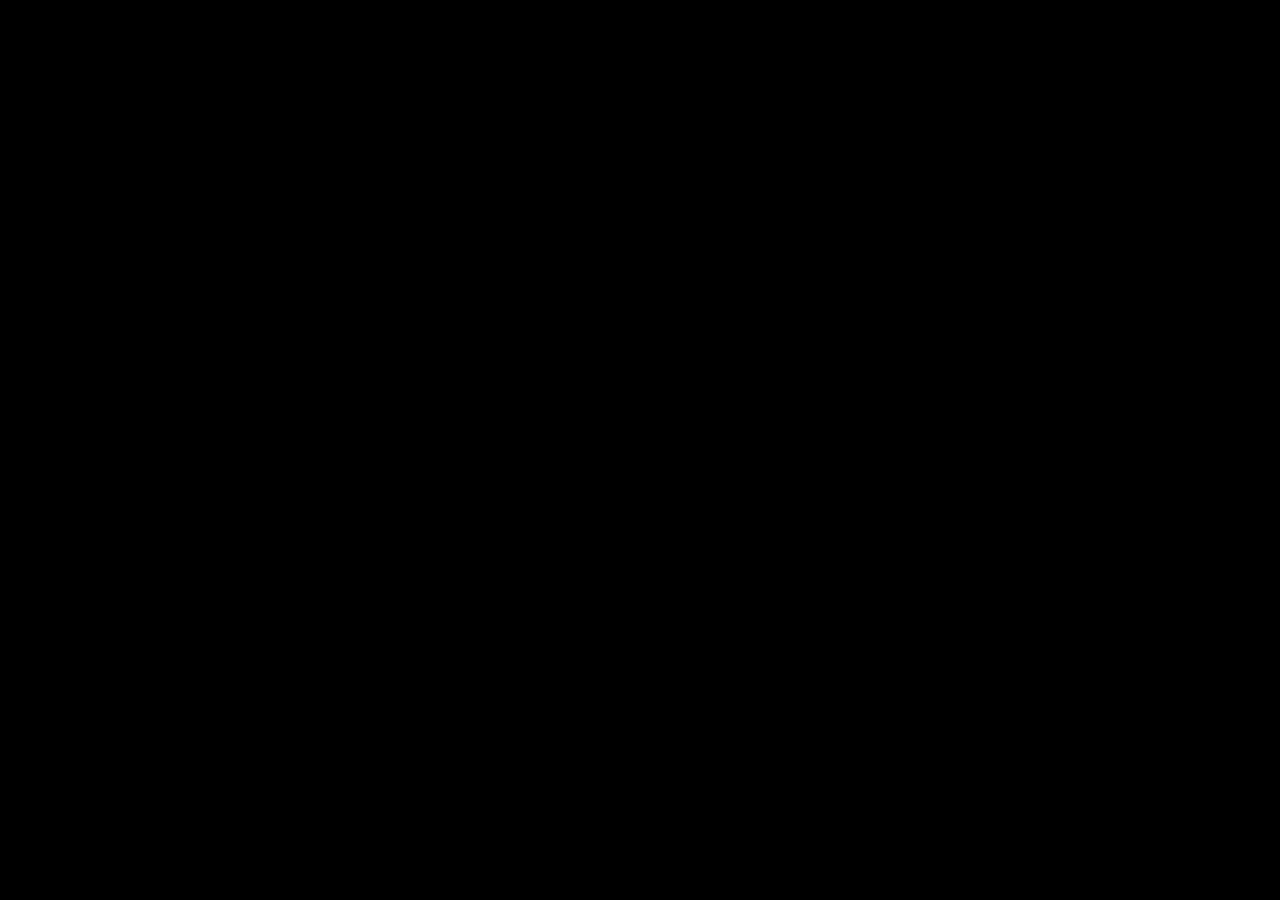
==== src/main/resources/static/index.html @ 567acac1 "added files" ====
<!DOCTYPE html>
<html lang="en">
<head>
    <meta charset="UTF-8">
    <meta name="viewport" content="width=device-width, initial-scale=1.0">
    <title>LEAD TO LOVE</title>
    <link rel="stylesheet" href="style.css">
    <script src="script.js" defer></script>
</head>
<body>
     <div id="main">
        <div id="home">
            <div id="nav">
                
            </div>
        </div>
     </div>
</body>
</html>
---- src/main/resources/static/style.css ----
*{
    margin:0;
    padding: 0;
    box-sizing: border-box;
}

html,body{
    width: 100%;
    height:100%;
}

#main{
    width: 100%;
}

#home{
    width:100%;
    height: 100vh;
    background-color: black;
}
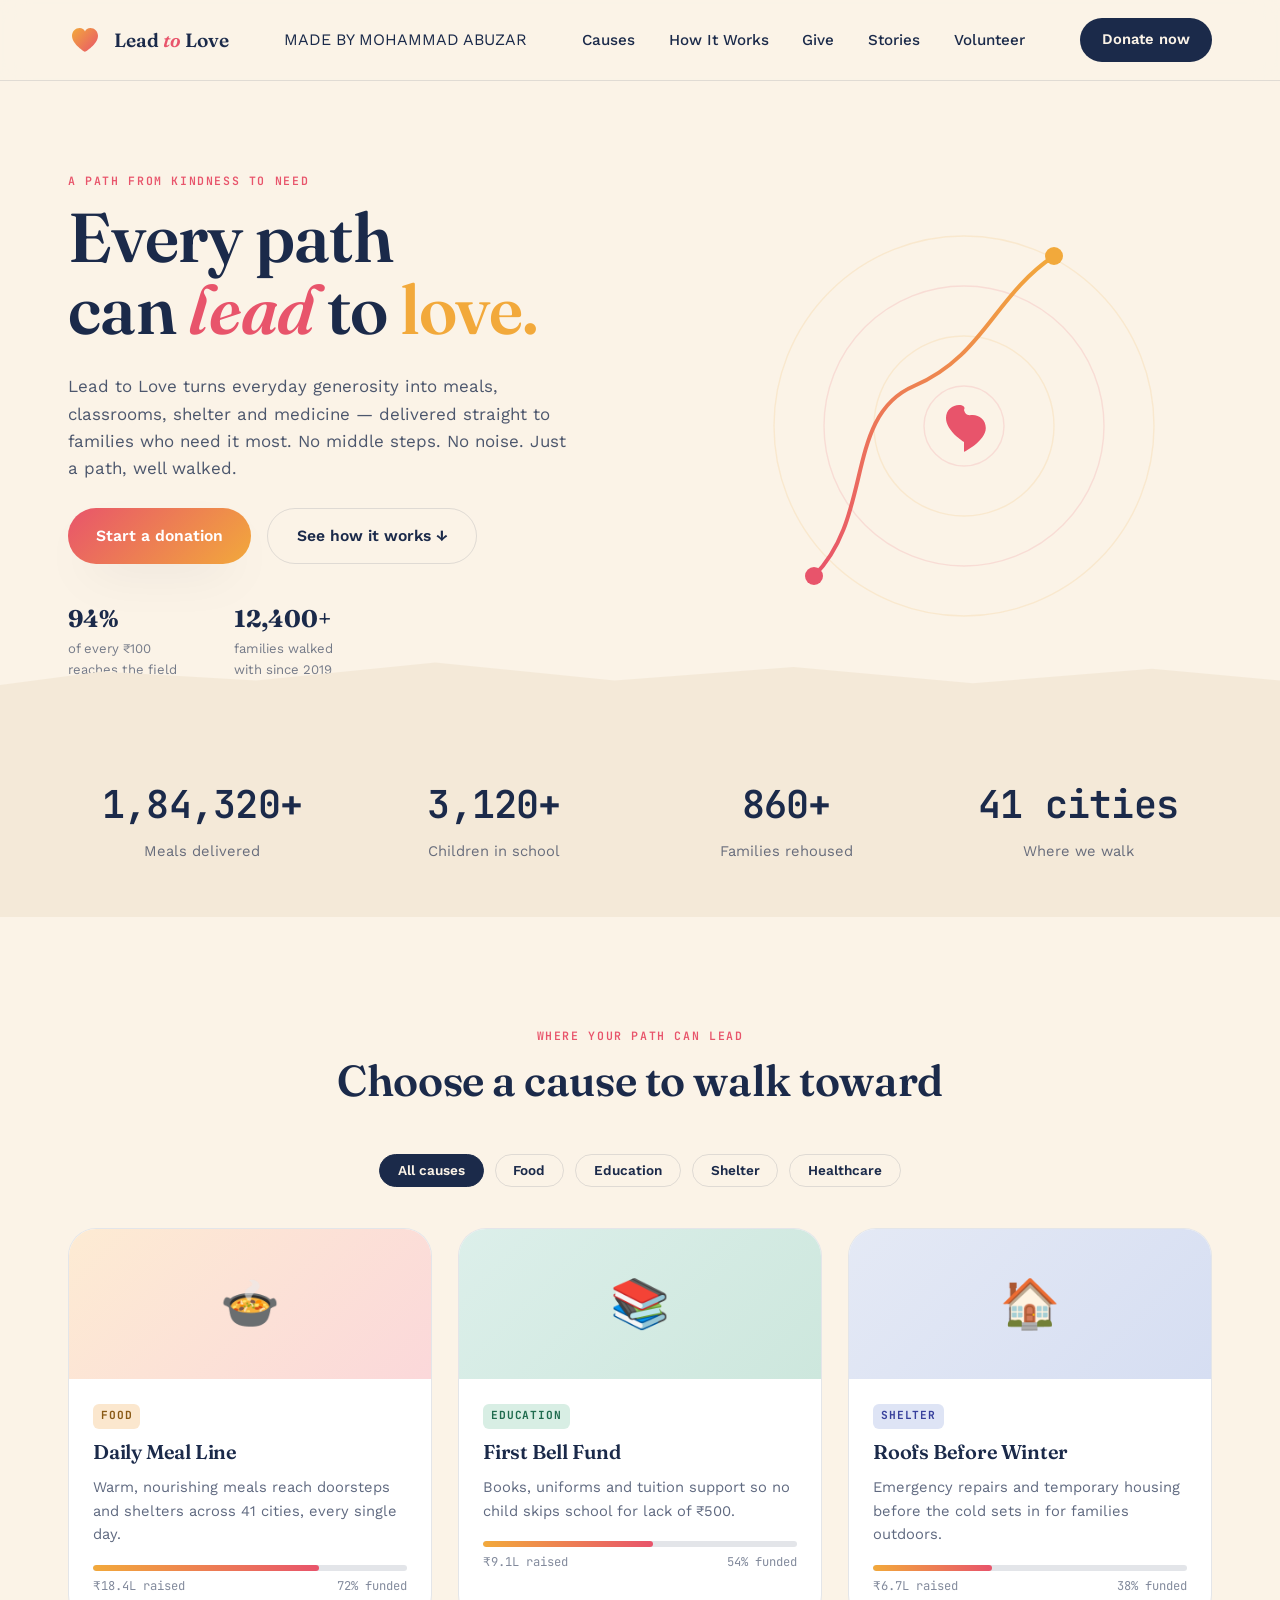
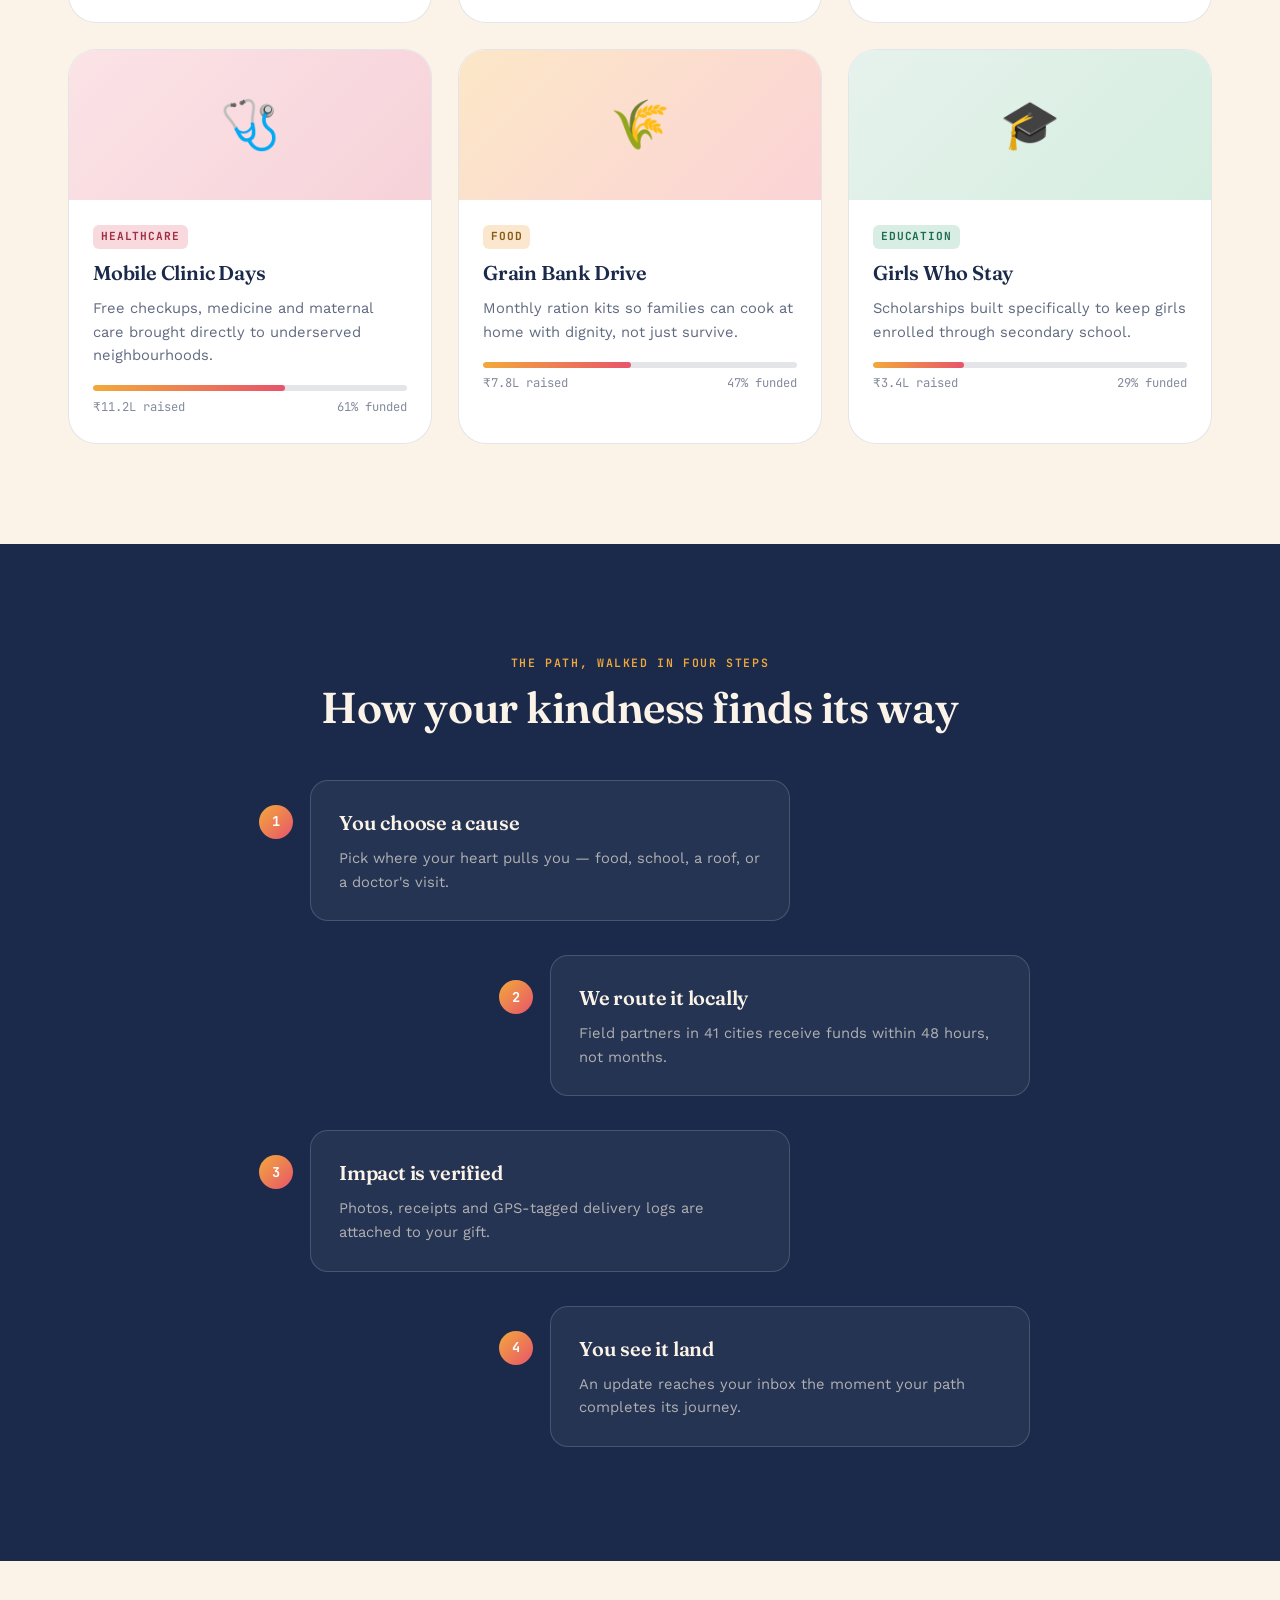
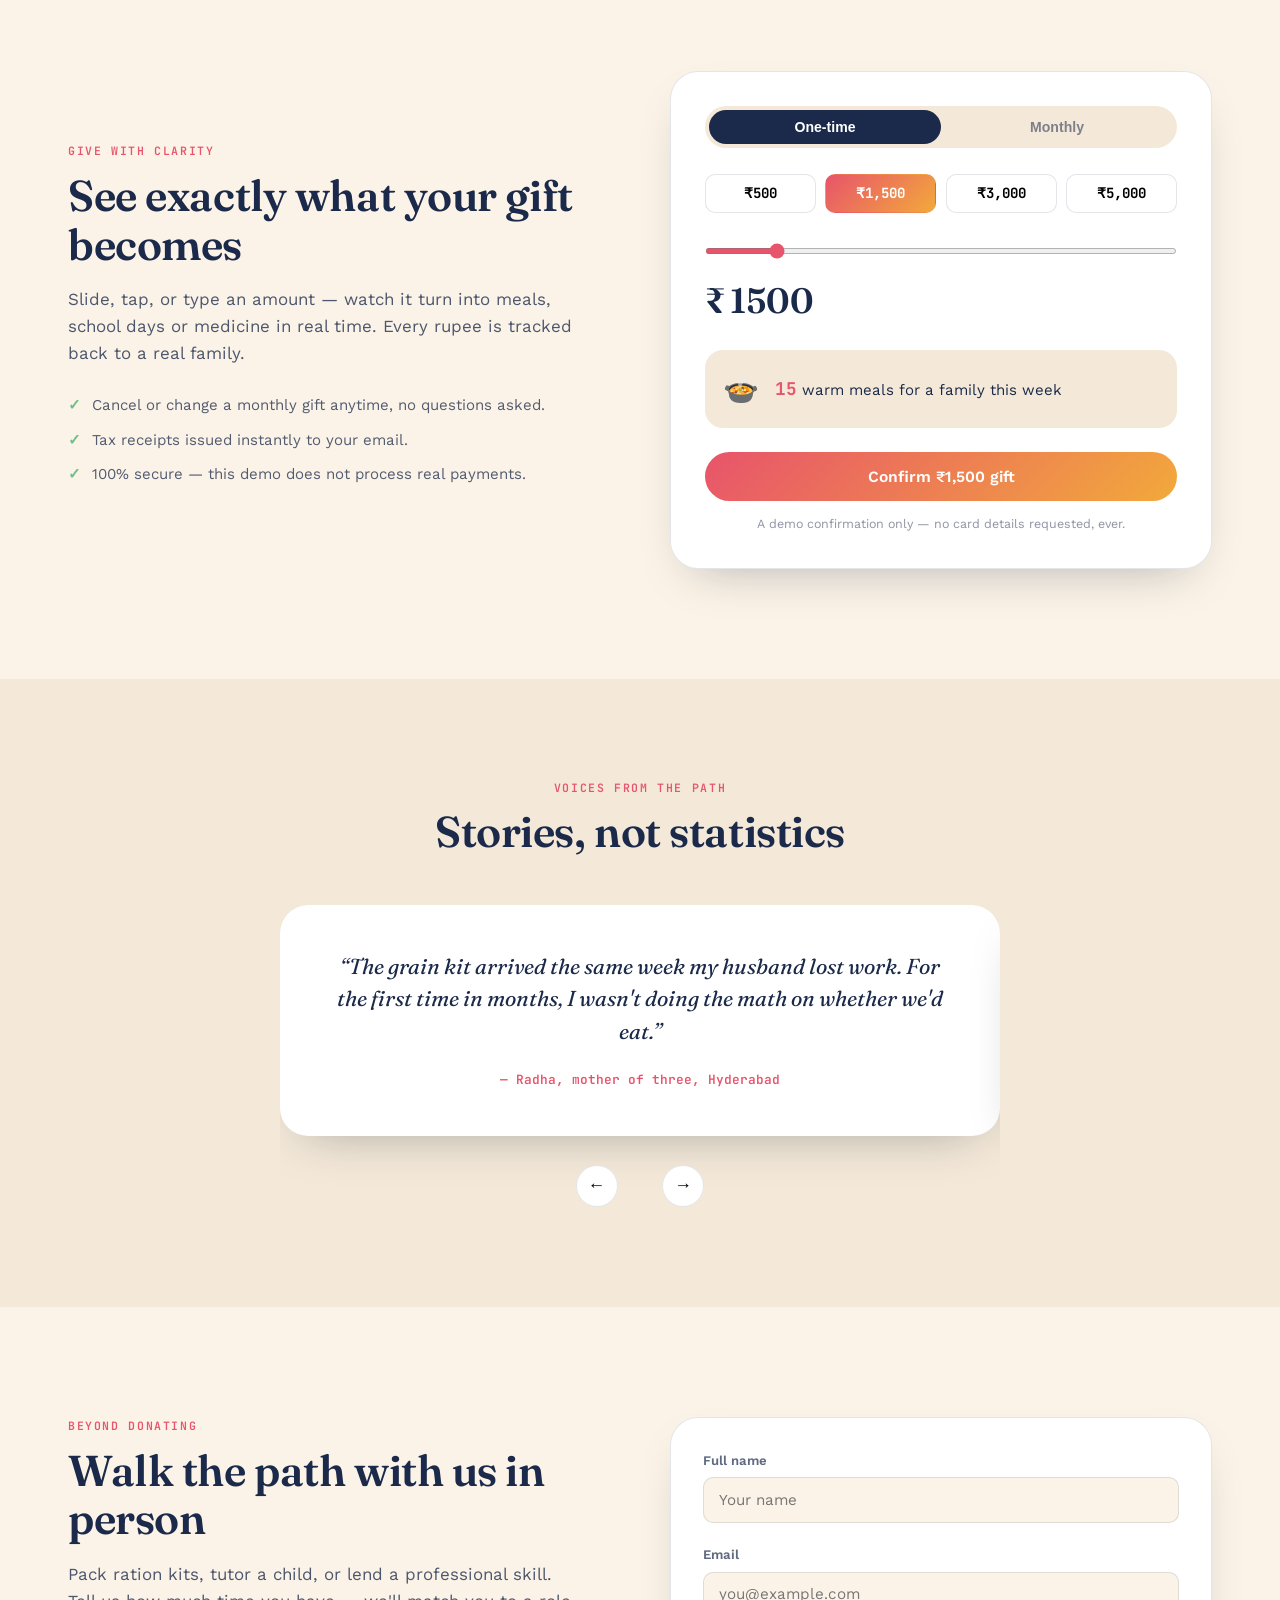
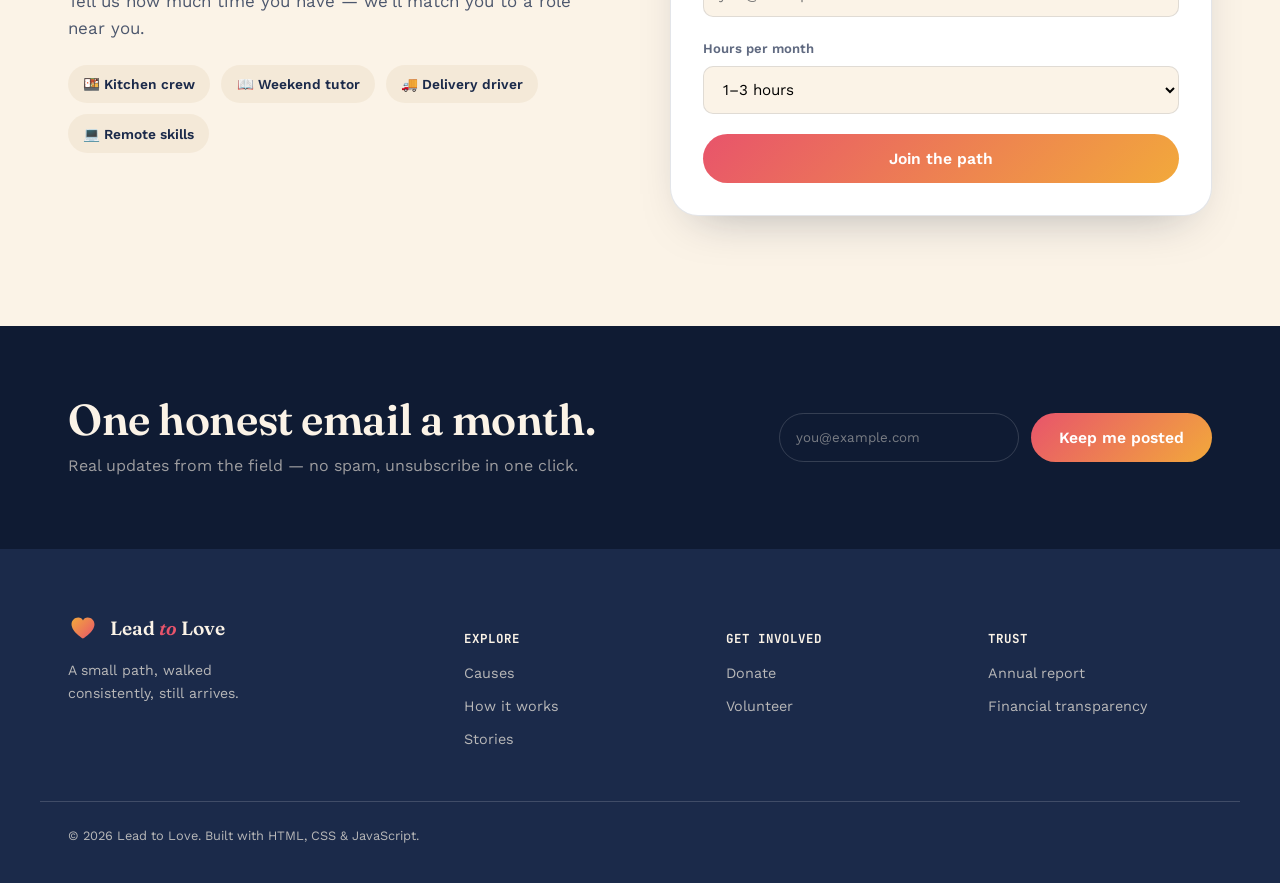
==== commit 4cb7435b: "ADDED html, css, js files" ====
--- a/src/main/resources/static/index.html
+++ b/src/main/resources/static/index.html
@@ -1,19 +1,453 @@
 <!DOCTYPE html>
 <html lang="en">
 <head>
-    <meta charset="UTF-8">
-    <meta name="viewport" content="width=device-width, initial-scale=1.0">
-    <title>LEAD TO LOVE</title>
-    <link rel="stylesheet" href="style.css">
-    <script src="script.js" defer></script>
+<meta charset="UTF-8">
+<meta name="viewport" content="width=device-width, initial-scale=1.0">
+<title>Lead to Love — Every Path Can Lead to Love</title>
+<meta name="description" content="Lead to Love connects everyday kindness to real need — food, education, shelter and healthcare for families who need it most.">
+<link rel="preconnect" href="https://fonts.googleapis.com">
+<link rel="preconnect" href="https://fonts.gstatic.com" crossorigin>
+<link href="https://fonts.googleapis.com/css2?family=Fraunces:ital,opsz,wght@0,9..144,300;0,9..144,500;0,9..144,600;0,9..144,700;1,9..144,500&family=Work+Sans:wght@400;500;600;700&family=JetBrains+Mono:wght@500;600&display=swap" rel="stylesheet">
+<link rel="stylesheet" href="style.css">
 </head>
 <body>
-     <div id="main">
-        <div id="home">
-            <div id="nav">
-                
-            </div>
-        </div>
-     </div>
+
+<!-- scroll progress -->
+<div class="scroll-progress" id="scrollProgress"></div>
+
+<!-- ============ HEADER ============ -->
+<header class="site-header" id="siteHeader">
+  <div class="wrap header-inner">
+    <a href="#top" class="logo">
+      <svg width="34" height="34" viewBox="0 0 34 34" fill="none" xmlns="http://www.w3.org/2000/svg">
+        <path d="M17 29C17 29 4 21.5 4 12.8C4 8.2 7.6 5 11.6 5C14.2 5 16.2 6.3 17 8.4C17.8 6.3 19.8 5 22.4 5C26.4 5 30 8.2 30 12.8C30 21.5 17 29 17 29Z" fill="url(#lg)"/>
+        <defs>
+          <linearGradient id="lg" x1="4" y1="5" x2="30" y2="29" gradientUnits="userSpaceOnUse">
+            <stop stop-color="#F2A93B"/>
+            <stop offset="1" stop-color="#E8546B"/>
+          </linearGradient>
+        </defs>
+      </svg>
+      <span>Lead <em>to</em> Love</span>
+    </a>
+    <div>MADE BY MOHAMMAD ABUZAR</div>
+
+    <nav class="main-nav" id="mainNav">
+      <a href="#causes" class="nav-link">Causes</a>
+      <a href="#path" class="nav-link">How It Works</a>
+      <a href="#give" class="nav-link">Give</a>
+      <a href="#stories" class="nav-link">Stories</a>
+      <a href="#join" class="nav-link">Volunteer</a>
+    </nav>
+
+    <div class="header-actions">
+      <a href="#give" class="btn btn-donate">Donate now</a>
+      <button class="hamburger" id="hamburger" aria-label="Open menu" aria-expanded="false">
+        <span></span><span></span><span></span>
+      </button>
+    </div>
+  </div>
+  <div class="mobile-nav" id="mobileNav">
+    <a href="#causes">Causes</a>
+    <a href="#path">How It Works</a>
+    <a href="#give">Give</a>
+    <a href="#stories">Stories</a>
+    <a href="#join">Volunteer</a>
+  </div>
+</header>
+
+<main id="top">
+
+  <!-- ============ HERO ============ -->
+  <section class="hero">
+    <div class="wrap hero-inner">
+      <div class="hero-copy reveal">
+        <p class="eyebrow">A path from kindness to need</p>
+        <h1>Every path<br> can <em>lead</em> to <span class="love-word">love.</span></h1>
+        <p class="hero-sub">Lead to Love turns everyday generosity into meals, classrooms, shelter and
+          medicine — delivered straight to families who need it most. No middle steps. No noise. Just a
+          path, well walked.</p>
+        <div class="hero-cta">
+          <a href="#give" class="btn btn-primary">Start a donation</a>
+          <a href="#path" class="btn btn-ghost">See how it works ↓</a>
+        </div>
+        <div class="trust-row">
+          <div class="trust-item"><strong>94%</strong><span>of every ₹100 reaches the field</span></div>
+          <div class="trust-item"><strong>12,400+</strong><span>families walked with since 2019</span></div>
+        </div>
+      </div>
+
+      <div class="hero-visual reveal" aria-hidden="true">
+        <svg viewBox="0 0 420 460" class="ripple-art">
+          <circle class="ripple-ring" cx="210" cy="230" r="40"/>
+          <circle class="ripple-ring" cx="210" cy="230" r="90"/>
+          <circle class="ripple-ring" cx="210" cy="230" r="140"/>
+          <circle class="ripple-ring" cx="210" cy="230" r="190"/>
+          <path id="heroPath" d="M60 380 C 120 320, 90 220, 160 190 C 230 160, 240 100, 300 60"
+                fill="none" stroke="url(#pathGrad)" stroke-width="4" stroke-linecap="round"/>
+          <circle cx="60" cy="380" r="9" fill="#E8546B"/>
+          <circle cx="300" cy="60" r="9" fill="#F2A93B"/>
+          <g class="pulse-heart" transform="translate(210,230)">
+            <path d="M0 16C0 16-18 5-18-8c0-8 6.5-13 13-13 3.4 0 6.9 1.6 5 5.1C1.9-9.5 5.4-11 8.8-11c6.5 0 13 5 13 13 0 13-21.8 24-21.8 24z" fill="#E8546B"/>
+          </g>
+          <defs>
+            <linearGradient id="pathGrad" x1="60" y1="380" x2="300" y2="60" gradientUnits="userSpaceOnUse">
+              <stop stop-color="#E8546B"/>
+              <stop offset="1" stop-color="#F2A93B"/>
+            </linearGradient>
+          </defs>
+        </svg>
+      </div>
+    </div>
+    <div class="hero-wave" aria-hidden="true"></div>
+  </section>
+
+  <!-- ============ IMPACT COUNTERS ============ -->
+  <section class="impact-bar">
+    <div class="wrap impact-grid">
+      <div class="impact-item reveal">
+        <span class="impact-num" data-target="184320" data-suffix="+">1,84,320+</span>
+        <p>Meals delivered</p>
+      </div>
+      <div class="impact-item reveal">
+        <span class="impact-num" data-target="3120" data-suffix="+">3,120+</span>
+        <p>Children in school</p>
+      </div>
+      <div class="impact-item reveal">
+        <span class="impact-num" data-target="860" data-suffix="+">860+</span>
+        <p>Families rehoused</p>
+      </div>
+      <div class="impact-item reveal">
+        <span class="impact-num" data-target="41" data-suffix=" cities">41 cities</span>
+        <p>Where we walk</p>
+      </div>
+    </div>
+  </section>
+
+  <!-- ============ CAUSES ============ -->
+  <section class="causes" id="causes">
+    <div class="wrap">
+      <div class="section-head reveal">
+        <p class="eyebrow">Where your path can lead</p>
+        <h2>Choose a cause to walk toward</h2>
+      </div>
+
+      <div class="filter-row reveal">
+        <button class="filter-chip active" data-filter="all">All causes</button>
+        <button class="filter-chip" data-filter="food">Food</button>
+        <button class="filter-chip" data-filter="education">Education</button>
+        <button class="filter-chip" data-filter="shelter">Shelter</button>
+        <button class="filter-chip" data-filter="health">Healthcare</button>
+      </div>
+
+      <div class="cause-grid" id="causeGrid">
+        <article class="cause-card reveal" data-cat="food">
+          <div class="cause-media food">🍲</div>
+          <div class="cause-body">
+            <span class="tag tag-food">Food</span>
+            <h3>Daily Meal Line</h3>
+            <p>Warm, nourishing meals reach doorsteps and shelters across 41 cities, every single day.</p>
+            <div class="cause-bar"><span style="width:72%"></span></div>
+            <div class="cause-meta"><span>₹18.4L raised</span><span>72% funded</span></div>
+          </div>
+        </article>
+
+        <article class="cause-card reveal" data-cat="education">
+          <div class="cause-media education">📚</div>
+          <div class="cause-body">
+            <span class="tag tag-education">Education</span>
+            <h3>First Bell Fund</h3>
+            <p>Books, uniforms and tuition support so no child skips school for lack of ₹500.</p>
+            <div class="cause-bar"><span style="width:54%"></span></div>
+            <div class="cause-meta"><span>₹9.1L raised</span><span>54% funded</span></div>
+          </div>
+        </article>
+
+        <article class="cause-card reveal" data-cat="shelter">
+          <div class="cause-media shelter">🏠</div>
+          <div class="cause-body">
+            <span class="tag tag-shelter">Shelter</span>
+            <h3>Roofs Before Winter</h3>
+            <p>Emergency repairs and temporary housing before the cold sets in for families outdoors.</p>
+            <div class="cause-bar"><span style="width:38%"></span></div>
+            <div class="cause-meta"><span>₹6.7L raised</span><span>38% funded</span></div>
+          </div>
+        </article>
+
+        <article class="cause-card reveal" data-cat="health">
+          <div class="cause-media health">🩺</div>
+          <div class="cause-body">
+            <span class="tag tag-health">Healthcare</span>
+            <h3>Mobile Clinic Days</h3>
+            <p>Free checkups, medicine and maternal care brought directly to underserved neighbourhoods.</p>
+            <div class="cause-bar"><span style="width:61%"></span></div>
+            <div class="cause-meta"><span>₹11.2L raised</span><span>61% funded</span></div>
+          </div>
+        </article>
+
+        <article class="cause-card reveal" data-cat="food">
+          <div class="cause-media food alt">🌾</div>
+          <div class="cause-body">
+            <span class="tag tag-food">Food</span>
+            <h3>Grain Bank Drive</h3>
+            <p>Monthly ration kits so families can cook at home with dignity, not just survive.</p>
+            <div class="cause-bar"><span style="width:47%"></span></div>
+            <div class="cause-meta"><span>₹7.8L raised</span><span>47% funded</span></div>
+          </div>
+        </article>
+
+        <article class="cause-card reveal" data-cat="education">
+          <div class="cause-media education alt">🎓</div>
+          <div class="cause-body">
+            <span class="tag tag-education">Education</span>
+            <h3>Girls Who Stay</h3>
+            <p>Scholarships built specifically to keep girls enrolled through secondary school.</p>
+            <div class="cause-bar"><span style="width:29%"></span></div>
+            <div class="cause-meta"><span>₹3.4L raised</span><span>29% funded</span></div>
+          </div>
+        </article>
+      </div>
+    </div>
+  </section>
+
+  <!-- ============ HOW IT WORKS / THE PATH ============ -->
+  <section class="path-section" id="path">
+    <div class="wrap">
+      <div class="section-head reveal light">
+        <p class="eyebrow">The path, walked in four steps</p>
+        <h2>How your kindness finds its way</h2>
+      </div>
+
+      <div class="path-track">
+        <svg class="path-line" viewBox="0 0 100 800" preserveAspectRatio="none" aria-hidden="true">
+          <path id="drawPath" d="M50 20 C 20 120, 80 200, 50 300 C 20 400, 80 480, 50 580 C 20 680, 80 720, 50 780"
+                fill="none" stroke="url(#trackGrad)" stroke-width="2.4"/>
+          <defs>
+            <linearGradient id="trackGrad" x1="0" y1="0" x2="0" y2="800" gradientUnits="userSpaceOnUse">
+              <stop stop-color="#F2A93B"/>
+              <stop offset="1" stop-color="#E8546B"/>
+            </linearGradient>
+          </defs>
+        </svg>
+
+        <div class="path-step reveal">
+          <span class="path-dot">1</span>
+          <h3>You choose a cause</h3>
+          <p>Pick where your heart pulls you — food, school, a roof, or a doctor's visit.</p>
+        </div>
+        <div class="path-step reveal right">
+          <span class="path-dot">2</span>
+          <h3>We route it locally</h3>
+          <p>Field partners in 41 cities receive funds within 48 hours, not months.</p>
+        </div>
+        <div class="path-step reveal">
+          <span class="path-dot">3</span>
+          <h3>Impact is verified</h3>
+          <p>Photos, receipts and GPS-tagged delivery logs are attached to your gift.</p>
+        </div>
+        <div class="path-step reveal right">
+          <span class="path-dot">4</span>
+          <h3>You see it land</h3>
+          <p>An update reaches your inbox the moment your path completes its journey.</p>
+        </div>
+      </div>
+    </div>
+  </section>
+
+  <!-- ============ DONATION CALCULATOR ============ -->
+  <section class="give-section" id="give">
+    <div class="wrap give-grid">
+      <div class="give-copy reveal">
+        <p class="eyebrow">Give with clarity</p>
+        <h2>See exactly what your gift becomes</h2>
+        <p class="hero-sub">Slide, tap, or type an amount — watch it turn into meals, school days or
+          medicine in real time. Every rupee is tracked back to a real family.</p>
+        <ul class="give-facts">
+          <li>Cancel or change a monthly gift anytime, no questions asked.</li>
+          <li>Tax receipts issued instantly to your email.</li>
+          <li>100% secure — this demo does not process real payments.</li>
+        </ul>
+      </div>
+
+      <div class="give-card reveal">
+        <div class="give-toggle" role="tablist">
+          <button class="toggle-btn active" data-freq="once">One-time</button>
+          <button class="toggle-btn" data-freq="monthly">Monthly</button>
+        </div>
+
+        <div class="amount-chips">
+          <button class="chip" data-amount="500">₹500</button>
+          <button class="chip active" data-amount="1500">₹1,500</button>
+          <button class="chip" data-amount="3000">₹3,000</button>
+          <button class="chip" data-amount="5000">₹5,000</button>
+        </div>
+
+        <input type="range" min="100" max="10000" step="50" value="1500" class="amount-slider" id="amountSlider">
+
+        <div class="amount-display">
+          <span>₹</span><input type="number" id="amountInput" value="1500" min="100" max="100000">
+        </div>
+
+        <div class="impact-readout" id="impactReadout">
+          <span class="impact-emoji">🍲</span>
+          <p><strong id="impactCount">15</strong> <span id="impactLabel">warm meals</span> for a family this week</p>
+        </div>
+
+        <button class="btn btn-primary btn-block" id="donateBtn">
+          <span class="btn-label">Confirm ₹1,500 gift</span>
+        </button>
+        <p class="give-note">A demo confirmation only — no card details requested, ever.</p>
+      </div>
+    </div>
+  </section>
+
+  <!-- ============ TESTIMONIALS ============ -->
+  <section class="stories" id="stories">
+    <div class="wrap">
+      <div class="section-head reveal">
+        <p class="eyebrow">Voices from the path</p>
+        <h2>Stories, not statistics</h2>
+      </div>
+
+      <div class="carousel reveal">
+        <div class="carousel-track" id="carouselTrack">
+          <figure class="story-card">
+            <p>“The grain kit arrived the same week my husband lost work. For the first time in months, I
+              wasn't doing the math on whether we'd eat.”</p>
+            <figcaption>— Radha, mother of three, Hyderabad</figcaption>
+          </figure>
+          <figure class="story-card">
+            <p>“My daughter's school fees were three months overdue. First Bell Fund cleared it before the
+              term exams. She sat every paper.”</p>
+            <figcaption>— Suresh, farmer, Nagpur</figcaption>
+          </figure>
+          <figure class="story-card">
+            <p>“The mobile clinic found my mother's condition early. A five-minute checkup on a Tuesday
+              changed everything that came after.”</p>
+            <figcaption>— Meera, caregiver, Lucknow</figcaption>
+          </figure>
+          <figure class="story-card">
+            <p>“We slept under a tarp for four months. Roofs Before Winter gave us four walls before the
+              first frost. I still don't have the words.”</p>
+            <figcaption>— Ismail, day labourer, Ranchi</figcaption>
+          </figure>
+        </div>
+        <div class="carousel-controls">
+          <button id="prevStory" aria-label="Previous story">←</button>
+          <div class="carousel-dots" id="carouselDots"></div>
+          <button id="nextStory" aria-label="Next story">→</button>
+        </div>
+      </div>
+    </div>
+  </section>
+
+  <!-- ============ VOLUNTEER / JOIN ============ -->
+  <section class="join-section" id="join">
+    <div class="wrap join-grid">
+      <div class="join-copy reveal">
+        <p class="eyebrow">Beyond donating</p>
+        <h2>Walk the path with us in person</h2>
+        <p class="hero-sub">Pack ration kits, tutor a child, or lend a professional skill. Tell us how much
+          time you have — we'll match you to a role near you.</p>
+        <div class="join-roles">
+          <span class="role-pill">🍱 Kitchen crew</span>
+          <span class="role-pill">📖 Weekend tutor</span>
+          <span class="role-pill">🚚 Delivery driver</span>
+          <span class="role-pill">💻 Remote skills</span>
+        </div>
+      </div>
+
+      <form class="join-form reveal" id="joinForm" novalidate>
+        <div class="field">
+          <label for="fname">Full name</label>
+          <input type="text" id="fname" name="fname" placeholder="Your name" required>
+          <span class="field-error">Please tell us your name.</span>
+        </div>
+        <div class="field">
+          <label for="femail">Email</label>
+          <input type="email" id="femail" name="femail" placeholder="you@example.com" required>
+          <span class="field-error">Enter a valid email address.</span>
+        </div>
+        <div class="field">
+          <label for="fhours">Hours per month</label>
+          <select id="fhours" name="fhours">
+            <option>1–3 hours</option>
+            <option>4–8 hours</option>
+            <option>9+ hours</option>
+          </select>
+        </div>
+        <button type="submit" class="btn btn-primary btn-block">Join the path</button>
+        <p class="form-success" id="joinSuccess">You're in! Check your inbox for next steps. 💛</p>
+      </form>
+    </div>
+  </section>
+
+  <!-- ============ NEWSLETTER ============ -->
+  <section class="newsletter">
+    <div class="wrap newsletter-inner reveal">
+      <div>
+        <h2>One honest email a month.</h2>
+        <p>Real updates from the field — no spam, unsubscribe in one click.</p>
+      </div>
+      <form id="newsletterForm" class="newsletter-form" novalidate>
+        <input type="email" id="newsEmail" placeholder="you@example.com" required>
+        <button type="submit" class="btn btn-primary">Keep me posted</button>
+      </form>
+    </div>
+  </section>
+
+</main>
+
+<!-- ============ FOOTER ============ -->
+<footer class="site-footer">
+  <div class="wrap footer-grid">
+    <div class="footer-brand">
+      <a href="#top" class="logo light">
+        <svg width="30" height="30" viewBox="0 0 34 34" fill="none" xmlns="http://www.w3.org/2000/svg">
+          <path d="M17 29C17 29 4 21.5 4 12.8C4 8.2 7.6 5 11.6 5C14.2 5 16.2 6.3 17 8.4C17.8 6.3 19.8 5 22.4 5C26.4 5 30 8.2 30 12.8C30 21.5 17 29 17 29Z" fill="url(#lg2)"/>
+          <defs>
+            <linearGradient id="lg2" x1="4" y1="5" x2="30" y2="29" gradientUnits="userSpaceOnUse">
+              <stop stop-color="#F2A93B"/><stop offset="1" stop-color="#E8546B"/>
+            </linearGradient>
+          </defs>
+        </svg>
+        <span>Lead <em>to</em> Love</span>
+      </a>
+      <p>A small path, walked consistently, still arrives.</p>
+    </div>
+    <div class="footer-col">
+      <h4>Explore</h4>
+      <a href="#causes">Causes</a>
+      <a href="#path">How it works</a>
+      <a href="#stories">Stories</a>
+    </div>
+    <div class="footer-col">
+      <h4>Get involved</h4>
+      <a href="#give">Donate</a>
+      <a href="#join">Volunteer</a>
+    </div>
+    <div class="footer-col">
+      <h4>Trust</h4>
+      <a href="#">Annual report</a>
+      <a href="#">Financial transparency</a>
+    </div>
+  </div>
+  <div class="wrap footer-bottom">
+    <p>© 2026 Lead to Love. Built with HTML, CSS &amp; JavaScript.</p>
+  </div>
+</footer>
+
+<button class="to-top" id="toTop" aria-label="Back to top">↑</button>
+
+<!-- ============ TOAST / CONFIRMATION ============ -->
+<div class="toast" id="donateToast">
+  <span class="toast-heart">💛</span>
+  <div>
+    <strong id="toastTitle">Thank you!</strong>
+    <p id="toastBody">Your gift is on its way to a family.</p>
+  </div>
+</div>
+
+<script src="script.js"></script>
 </body>
 </html>
--- a/src/main/resources/static/style.css
+++ b/src/main/resources/static/style.css
@@ -1,20 +1,475 @@
-*{
-    margin:0;
-    padding: 0;
-    box-sizing: border-box;
-}
-
-html,body{
-    width: 100%;
-    height:100%;
-}
-
-#main{
-    width: 100%;
-}
-
-#home{
-    width:100%;
-    height: 100vh;
-    background-color: black;
+/* ==========================================================================
+   LEAD TO LOVE — design tokens
+   ========================================================================== */
+:root{
+  --ink:        #1B2A4A;
+  --ink-deep:   #0F1B33;
+  --ivory:      #FBF3E7;
+  --ivory-2:    #F4E9D8;
+  --gold:       #F2A93B;
+  --rose:       #E8546B;
+  --teal:       #3E8E7E;
+  --success:    #6FBF8B;
+  --line:       rgba(27,42,74,.12);
+  --line-light: rgba(255,255,255,.16);
+
+  --font-display: "Fraunces", serif;
+  --font-body: "Work Sans", sans-serif;
+  --font-mono: "JetBrains Mono", monospace;
+
+  --radius-s: 10px;
+  --radius-m: 18px;
+  --radius-l: 28px;
+
+  --shadow-soft: 0 20px 50px -25px rgba(15,27,51,.35);
+  --ease: cubic-bezier(.22,.68,.32,1);
+}
+
+*, *::before, *::after{ box-sizing: border-box; }
+html{ scroll-behavior: smooth; }
+@media (prefers-reduced-motion: reduce){
+  html{ scroll-behavior: auto; }
+  *, *::before, *::after{ animation-duration: .001ms !important; animation-iteration-count: 1 !important; transition-duration: .001ms !important; }
+}
+
+body{
+  margin:0;
+  background: var(--ivory);
+  color: var(--ink);
+  font-family: var(--font-body);
+  line-height: 1.6;
+  -webkit-font-smoothing: antialiased;
+}
+
+.wrap{ max-width: 1200px; margin: 0 auto; padding: 0 28px; }
+
+h1,h2,h3{ font-family: var(--font-display); color: var(--ink); margin: 0 0 .4em; letter-spacing: -.01em; }
+h1{ font-size: clamp(2.6rem, 5.4vw, 4.4rem); font-weight: 600; line-height: 1.04; }
+h2{ font-size: clamp(1.9rem, 3.4vw, 2.7rem); font-weight: 600; line-height: 1.12; }
+h3{ font-size: 1.25rem; font-weight: 600; }
+p{ margin: 0 0 1em; }
+em{ font-style: italic; color: var(--rose); }
+a{ color: inherit; text-decoration: none; }
+
+::selection{ background: var(--gold); color: var(--ink-deep); }
+
+:focus-visible{
+  outline: 3px solid var(--gold);
+  outline-offset: 3px;
+  border-radius: 6px;
+}
+
+/* ==========================================================================
+   Scroll progress bar
+   ========================================================================== */
+.scroll-progress{
+  position: fixed; top:0; left:0; height: 3px; width: 0%;
+  background: linear-gradient(90deg, var(--gold), var(--rose));
+  z-index: 999; transition: width .1s linear;
+}
+
+/* ==========================================================================
+   Buttons
+   ========================================================================== */
+.btn{
+  display: inline-flex; align-items: center; justify-content: center; gap:.5em;
+  padding: .95em 1.8em; border-radius: 999px; border: none;
+  font-family: var(--font-body); font-weight: 600; font-size: .98rem;
+  cursor: pointer; text-align:center;
+  transition: transform .25s var(--ease), box-shadow .25s var(--ease), background .25s var(--ease);
+  position: relative; overflow: hidden;
+}
+.btn-primary{
+  background: linear-gradient(135deg, var(--rose), var(--gold));
+  color: #fff; box-shadow: var(--shadow-soft);
+}
+.btn-primary:hover{ transform: translateY(-3px); box-shadow: 0 24px 40px -18px rgba(232,84,107,.55); }
+.btn-primary:active{ transform: translateY(-1px) scale(.98); }
+.btn-ghost{
+  background: transparent; color: var(--ink); border: 1.5px solid var(--line);
+}
+.btn-ghost:hover{ border-color: var(--ink); background: rgba(27,42,74,.05); }
+.btn-donate{
+  background: var(--ink); color: var(--ivory); padding: .7em 1.5em; font-size: .92rem;
+}
+.btn-donate:hover{ background: var(--ink-deep); }
+.btn-block{ width: 100%; }
+
+/* ripple */
+.btn .ripple-el{
+  position:absolute; border-radius:50%; background: rgba(255,255,255,.55);
+  transform: scale(0); animation: rippleOut .6s ease-out forwards; pointer-events:none;
+}
+@keyframes rippleOut{ to{ transform: scale(3); opacity:0; } }
+
+/* ==========================================================================
+   Header
+   ========================================================================== */
+.site-header{
+  position: sticky; top:0; z-index: 500;
+  background: rgba(251,243,231,.82); backdrop-filter: blur(14px);
+  border-bottom: 1px solid transparent;
+  transition: border-color .3s var(--ease), box-shadow .3s var(--ease), padding .3s var(--ease);
+}
+.site-header.scrolled{
+  border-color: var(--line);
+  box-shadow: 0 10px 30px -20px rgba(15,27,51,.3);
+}
+.header-inner{
+  display:flex; align-items:center; justify-content:space-between;
+  padding: 18px 28px; transition: padding .3s var(--ease);
+}
+.site-header.scrolled .header-inner{ padding: 12px 28px; }
+
+.logo{ display:flex; align-items:center; gap:.6em; font-family: var(--font-display); font-weight:600; font-size:1.2rem; }
+.logo em{ font-style: italic; color: var(--rose); }
+
+.main-nav{ display:flex; gap: 2.1rem; }
+.nav-link{
+  position:relative; font-weight:500; font-size:.95rem; color: var(--ink); padding: 4px 0;
+}
+.nav-link::after{
+  content:""; position:absolute; left:0; bottom:-2px; height:2px; width:0%;
+  background: linear-gradient(90deg,var(--rose),var(--gold)); transition: width .3s var(--ease);
+}
+.nav-link:hover::after, .nav-link.active::after{ width:100%; }
+
+.header-actions{ display:flex; align-items:center; gap: 1rem; }
+
+.hamburger{
+  display:none; flex-direction:column; gap:5px; background:none; border:none; cursor:pointer; padding: 6px;
+}
+.hamburger span{ width: 22px; height: 2px; background: var(--ink); border-radius:2px; transition: transform .3s var(--ease), opacity .3s var(--ease); }
+.hamburger.open span:nth-child(1){ transform: translateY(7px) rotate(45deg); }
+.hamburger.open span:nth-child(2){ opacity:0; }
+.hamburger.open span:nth-child(3){ transform: translateY(-7px) rotate(-45deg); }
+
+.mobile-nav{
+  display:flex; flex-direction:column; max-height:0; overflow:hidden;
+  transition: max-height .35s var(--ease);
+  background: var(--ivory); border-bottom: 1px solid var(--line);
+}
+.mobile-nav.open{ max-height: 300px; }
+.mobile-nav a{ padding: 14px 28px; border-top: 1px solid var(--line); font-weight:500; }
+
+@media (max-width: 880px){
+  .main-nav{ display:none; }
+  .btn-donate{ display:none; }
+  .hamburger{ display:flex; }
+}
+
+/* ==========================================================================
+   Hero
+   ========================================================================== */
+.hero{ position: relative; padding: 90px 0 40px; overflow:hidden; }
+.hero-inner{ display:grid; grid-template-columns: 1.1fr .9fr; gap: 40px; align-items:center; }
+.eyebrow{
+  font-family: var(--font-mono); text-transform: uppercase; letter-spacing:.14em; font-size:.72rem;
+  color: var(--rose); font-weight:600; margin-bottom: 1em;
+}
+.hero-sub{ max-width: 46ch; color: rgba(27,42,74,.78); font-size: 1.06rem; }
+.love-word{ color: var(--gold); position:relative; }
+.hero-cta{ display:flex; gap: 1rem; flex-wrap:wrap; margin: 1.6rem 0 2.2rem; }
+
+.trust-row{ display:flex; gap: 2.4rem; }
+.trust-item{ display:flex; flex-direction:column; }
+.trust-item strong{ font-family: var(--font-display); font-size:1.5rem; color: var(--ink); }
+.trust-item span{ font-size:.82rem; color: rgba(27,42,74,.6); max-width: 16ch; }
+
+.hero-visual{ display:flex; justify-content:center; }
+.ripple-art{ width: 100%; max-width: 420px; }
+.ripple-ring{ fill:none; stroke: var(--rose); opacity:.14; stroke-width:1.4; transform-origin: 210px 230px; animation: ripple 4.5s ease-out infinite; }
+.ripple-ring:nth-child(2){ animation-delay: .9s; stroke: var(--gold); }
+.ripple-ring:nth-child(3){ animation-delay: 1.8s; }
+.ripple-ring:nth-child(4){ animation-delay: 2.7s; stroke: var(--gold); }
+@keyframes ripple{
+  0%{ transform: scale(.4); opacity:.5; }
+  100%{ transform: scale(1); opacity:0; }
+}
+#heroPath{ stroke-dasharray: 420; stroke-dashoffset: 420; animation: drawHero 2.4s var(--ease) .3s forwards; }
+@keyframes drawHero{ to{ stroke-dashoffset: 0; } }
+.pulse-heart{ animation: heartbeat 1.8s ease-in-out infinite; transform-origin: center; }
+@keyframes heartbeat{ 0%,100%{ transform: translate(210px,230px) scale(1);} 25%{ transform: translate(210px,230px) scale(1.18);} 40%{ transform: translate(210px,230px) scale(1);} }
+
+.hero-wave{
+  position:absolute; left:0; right:0; bottom:-1px; height: 90px;
+  background: var(--ivory-2);
+  clip-path: polygon(0 60%, 8% 45%, 20% 55%, 34% 35%, 48% 55%, 62% 40%, 76% 58%, 90% 42%, 100% 55%, 100% 100%, 0 100%);
+}
+
+/* ==========================================================================
+   Impact bar
+   ========================================================================== */
+.impact-bar{ background: var(--ivory-2); padding: 54px 0; }
+.impact-grid{ display:grid; grid-template-columns: repeat(4,1fr); gap: 24px; text-align:center; }
+.impact-num{
+  display:block; font-family: var(--font-mono); font-weight:600; font-size: clamp(1.7rem,3vw,2.4rem);
+  color: var(--ink); letter-spacing:-.02em;
+}
+.impact-item p{ margin:.3em 0 0; color: rgba(27,42,74,.65); font-size:.92rem; }
+@media (max-width: 760px){ .impact-grid{ grid-template-columns: repeat(2,1fr); } }
+
+/* ==========================================================================
+   Reveal on scroll
+   ========================================================================== */
+/* Pure CSS fade-in — plays automatically on load, no JavaScript required.
+   This guarantees content is always visible even if JS fails entirely. */
+@keyframes fadeInUp{
+  from{ opacity:0; transform: translateY(24px); }
+  to{ opacity:1; transform: translateY(0); }
+}
+.reveal{
+  animation: fadeInUp .8s var(--ease) both;
+  animation-delay: .05s;
+}
+@media (prefers-reduced-motion: reduce){
+  .reveal{ animation: none; opacity:1; transform:none; }
+}
+
+/* ==========================================================================
+   Causes
+   ========================================================================== */
+.causes{ padding: 110px 0 100px; }
+.section-head{ max-width: 640px; margin: 0 auto 3rem; text-align:center; }
+.section-head.light h2, .section-head.light .eyebrow{ color: var(--ivory); }
+.section-head.light .eyebrow{ color: var(--gold); }
+
+.filter-row{ display:flex; gap: .7rem; justify-content:center; flex-wrap:wrap; margin-bottom: 2.6rem; }
+.filter-chip{
+  padding: .55em 1.3em; border-radius: 999px; border: 1.5px solid var(--line); background: transparent;
+  font-family: var(--font-body); font-weight:600; font-size:.85rem; cursor:pointer; color: var(--ink);
+  transition: all .25s var(--ease);
+}
+.filter-chip:hover{ border-color: var(--ink); }
+.filter-chip.active{ background: var(--ink); color: var(--ivory); border-color: var(--ink); }
+
+.cause-grid{ display:grid; grid-template-columns: repeat(3, 1fr); gap: 26px; }
+.cause-card{
+  background:#fff; border-radius: var(--radius-l); overflow:hidden; border: 1px solid var(--line);
+  transition: transform .35s var(--ease), box-shadow .35s var(--ease);
+  display:flex; flex-direction:column;
+}
+.cause-card.hide{ display:none; }
+.cause-card:hover{ transform: translateY(-8px); box-shadow: var(--shadow-soft); }
+.cause-media{
+  height: 150px; display:flex; align-items:center; justify-content:center; font-size: 3rem;
+  background: linear-gradient(135deg, #FDEBD3, #FBD8DA);
+}
+.cause-media.education{ background: linear-gradient(135deg,#DCEFEA,#CDE7DD); }
+.cause-media.education.alt{ background: linear-gradient(135deg,#E6F2ED,#D6EEE0); }
+.cause-media.shelter{ background: linear-gradient(135deg,#E4E9F5,#D6DEF2); }
+.cause-media.health{ background: linear-gradient(135deg,#FBE3E6,#F6D2D9); }
+.cause-media.alt{ background: linear-gradient(135deg,#FCE7C7,#FBD3D6); }
+.cause-body{ padding: 22px 24px 26px; }
+.tag{ display:inline-block; font-size:.7rem; text-transform:uppercase; letter-spacing:.08em; font-weight:700;
+  padding:.3em .7em; border-radius:6px; margin-bottom:.7em; font-family: var(--font-mono); }
+.tag-food{ background:#FBE7CE; color:#8A5A16; }
+.tag-education{ background:#D8EEE4; color:#1F6B4E; }
+.tag-shelter{ background:#DEE4F5; color:#37409C; }
+.tag-health{ background:#F8D9DE; color:#9E2F45; }
+.cause-card p{ font-size:.92rem; color: rgba(27,42,74,.7); }
+.cause-bar{ height:6px; background: var(--line); border-radius:999px; overflow:hidden; margin-top: 1.1em; }
+.cause-bar span{ display:block; height:100%; background: linear-gradient(90deg,var(--gold),var(--rose)); border-radius:999px;
+  transform: scaleX(0); transform-origin: left; animation: growBar 1s var(--ease) .4s both; }
+@keyframes growBar{ to{ transform: scaleX(1); } }
+.cause-meta{ display:flex; justify-content:space-between; font-size:.76rem; color: rgba(27,42,74,.55); margin-top:.5em; font-family: var(--font-mono); }
+
+@media (max-width: 940px){ .cause-grid{ grid-template-columns: repeat(2,1fr); } }
+@media (max-width: 620px){ .cause-grid{ grid-template-columns: 1fr; } }
+
+/* ==========================================================================
+   Path / How it works
+   ========================================================================== */
+.path-section{ background: var(--ink); color: var(--ivory); padding: 110px 0 80px; }
+.path-track{ position:relative; max-width: 780px; margin: 0 auto; padding-left: 60px; }
+.path-line{ position:absolute; left: -12px; top:0; width: 90px; height:100%; }
+#drawPath{ stroke-dasharray: 1400; stroke-dashoffset: 1400; transition: stroke-dashoffset .1s linear; }
+.path-step{
+  position:relative; background: rgba(255,255,255,.05); border: 1px solid var(--line-light);
+  border-radius: var(--radius-m); padding: 26px 28px; margin-bottom: 34px; max-width: 480px;
+}
+.path-step.right{ margin-left: auto; }
+.path-dot{
+  position:absolute; left:-52px; top: 24px; width: 34px; height:34px; border-radius:50%;
+  background: linear-gradient(135deg,var(--gold),var(--rose)); color:#fff; font-family: var(--font-mono);
+  font-weight:700; font-size:.85rem; display:flex; align-items:center; justify-content:center;
+  box-shadow: 0 0 0 6px var(--ink);
+}
+.path-step h3{ color: var(--ivory); }
+.path-step p{ color: rgba(251,243,231,.65); font-size:.92rem; margin:0; }
+@media (max-width: 720px){
+  .path-track{ padding-left: 50px; }
+  .path-line{ left: -18px; }
+  .path-step.right{ margin-left:0; }
+}
+
+/* ==========================================================================
+   Give / donation calculator
+   ========================================================================== */
+.give-section{ padding: 110px 0; }
+.give-grid{ display:grid; grid-template-columns: 1fr 1fr; gap: 60px; align-items:center; }
+.give-facts{ list-style:none; padding:0; margin: 1.6rem 0 0; }
+.give-facts li{ position:relative; padding-left: 1.6em; margin-bottom:.7em; font-size:.94rem; color: rgba(27,42,74,.75); }
+.give-facts li::before{ content:"✓"; position:absolute; left:0; color: var(--success); font-weight:700; }
+
+.give-card{
+  background:#fff; border-radius: var(--radius-l); padding: 34px; border: 1px solid var(--line);
+  box-shadow: var(--shadow-soft);
+}
+.give-toggle{ display:flex; background: var(--ivory-2); border-radius:999px; padding:4px; margin-bottom: 1.6rem; }
+.toggle-btn{
+  flex:1; padding:.65em 1em; border:none; background:transparent; border-radius:999px; cursor:pointer;
+  font-weight:600; font-size:.88rem; color: rgba(27,42,74,.55); transition: all .25s var(--ease);
+}
+.toggle-btn.active{ background: var(--ink); color:#fff; }
+
+.amount-chips{ display:grid; grid-template-columns: repeat(4,1fr); gap:.6rem; margin-bottom: 1.4rem; }
+.chip{
+  padding:.7em 0; border-radius: var(--radius-s); border: 1.5px solid var(--line); background:#fff;
+  font-weight:700; font-size:.88rem; cursor:pointer; transition: all .2s var(--ease); font-family: var(--font-mono);
+}
+.chip:hover{ border-color: var(--rose); }
+.chip.active{ background: linear-gradient(135deg,var(--rose),var(--gold)); color:#fff; border-color:transparent; }
+
+.amount-slider{
+  width:100%; margin: .4rem 0 1.2rem; accent-color: var(--rose); height:6px;
+}
+.amount-display{
+  display:flex; align-items:baseline; gap:.2rem; font-family: var(--font-display); font-size:2.2rem;
+  font-weight:600; margin-bottom: 1.3rem; color: var(--ink);
+}
+.amount-display input{
+  border:none; outline:none; font-family: var(--font-display); font-size:2.2rem; font-weight:600;
+  width: 100%; color: var(--ink); background:transparent;
+}
+
+.impact-readout{
+  display:flex; align-items:center; gap: 1rem; background: var(--ivory-2); border-radius: var(--radius-m);
+  padding: 16px 18px; margin-bottom: 1.5rem;
+}
+.impact-emoji{ font-size:1.8rem; }
+.impact-readout p{ margin:0; font-size:.94rem; }
+.impact-readout strong{ font-family: var(--font-mono); color: var(--rose); font-size:1.1rem; }
+
+.give-note{ text-align:center; font-size:.78rem; color: rgba(27,42,74,.5); margin: .8rem 0 0; }
+
+@media (max-width: 860px){ .give-grid{ grid-template-columns: 1fr; } }
+
+/* ==========================================================================
+   Stories carousel
+   ========================================================================== */
+.stories{ background: var(--ivory-2); padding: 100px 0; }
+.carousel{ position:relative; max-width: 720px; margin: 0 auto; overflow:hidden; border-radius: var(--radius-l); }
+.carousel-track{ display:flex; transition: transform .55s var(--ease); }
+.story-card{
+  min-width:100%; margin:0; background:#fff; padding: 46px 50px; text-align:center;
+  border-radius: var(--radius-l); box-shadow: var(--shadow-soft);
+}
+.story-card p{ font-family: var(--font-display); font-size: 1.35rem; font-style: italic; color: var(--ink); line-height:1.5; }
+.story-card figcaption{ margin-top: 1.2rem; font-family: var(--font-mono); font-size:.8rem; color: var(--rose); font-weight:600; }
+.carousel-controls{ display:flex; align-items:center; justify-content:center; gap: 1.4rem; margin-top: 1.8rem; }
+.carousel-controls button{
+  width: 42px; height:42px; border-radius:50%; border:1.5px solid var(--line); background:#fff;
+  cursor:pointer; font-size:1.1rem; transition: all .25s var(--ease);
+}
+.carousel-controls button:hover{ background: var(--ink); color:#fff; border-color: var(--ink); }
+.carousel-dots{ display:flex; gap:.5rem; }
+.carousel-dots span{ width:8px; height:8px; border-radius:50%; background: var(--line); cursor:pointer; transition: all .25s var(--ease); }
+.carousel-dots span.active{ background: var(--rose); width: 22px; border-radius:5px; }
+
+/* ==========================================================================
+   Volunteer / join
+   ========================================================================== */
+.join-section{ padding: 110px 0; }
+.join-grid{ display:grid; grid-template-columns: 1fr 1fr; gap: 60px; align-items:start; }
+.join-roles{ display:flex; flex-wrap:wrap; gap:.7rem; margin-top: 1.4rem; }
+.role-pill{
+  background: var(--ivory-2); padding:.6em 1.1em; border-radius: 999px; font-size:.86rem; font-weight:600;
+}
+.join-form{
+  background:#fff; border-radius: var(--radius-l); padding: 32px; border: 1px solid var(--line);
+  box-shadow: var(--shadow-soft);
+}
+.field{ margin-bottom: 1.3rem; position:relative; }
+.field label{ display:block; font-size:.82rem; font-weight:600; margin-bottom:.5em; color: rgba(27,42,74,.7); }
+.field input, .field select{
+  width:100%; padding: .85em 1em; border-radius: var(--radius-s); border: 1.5px solid var(--line);
+  font-family: var(--font-body); font-size:.95rem; background: var(--ivory); transition: border-color .2s var(--ease);
+}
+.field input:focus, .field select:focus{ border-color: var(--rose); outline:none; }
+.field-error{ display:none; font-size:.78rem; color: var(--rose); margin-top:.4em; }
+.field.invalid input{ border-color: var(--rose); }
+.field.invalid .field-error{ display:block; }
+.form-success{
+  display:none; text-align:center; background: rgba(111,191,139,.14); color:#2E7D4F;
+  padding: .8em; border-radius: var(--radius-s); margin-top: 1rem; font-weight:600; font-size:.9rem;
+}
+.form-success.show{ display:block; animation: popIn .4s var(--ease); }
+@keyframes popIn{ from{ opacity:0; transform: translateY(6px);} to{ opacity:1; transform: translateY(0);} }
+
+@media (max-width: 860px){ .join-grid{ grid-template-columns: 1fr; } }
+
+/* ==========================================================================
+   Newsletter
+   ========================================================================== */
+.newsletter{ background: var(--ink-deep); color: var(--ivory); padding: 70px 0; }
+.newsletter-inner{ display:flex; justify-content:space-between; align-items:center; gap: 2rem; flex-wrap:wrap; }
+.newsletter-inner h2{ color: var(--ivory); margin-bottom:.2em; }
+.newsletter-inner p{ color: rgba(251,243,231,.6); margin:0; }
+.newsletter-form{ display:flex; gap:.7rem; flex-wrap:wrap; }
+.newsletter-form input{
+  padding: .9em 1.2em; border-radius: 999px; border: 1.5px solid var(--line-light); background: transparent;
+  color: var(--ivory); min-width: 240px; font-family: var(--font-body);
+}
+.newsletter-form input::placeholder{ color: rgba(251,243,231,.45); }
+.newsletter-form input:focus{ outline:none; border-color: var(--gold); }
+
+/* ==========================================================================
+   Footer
+   ========================================================================== */
+.site-footer{ background: var(--ink); color: rgba(251,243,231,.7); padding: 64px 0 24px; }
+.footer-grid{ display:grid; grid-template-columns: 1.6fr 1fr 1fr 1fr; gap: 2.4rem; padding-bottom: 40px; border-bottom: 1px solid var(--line-light); }
+.footer-brand p{ font-size:.88rem; max-width: 26ch; margin-top: 1rem; }
+.logo.light span{ color: var(--ivory); }
+.footer-col h4{ color: var(--ivory); font-family: var(--font-mono); font-size:.78rem; text-transform:uppercase; letter-spacing:.08em; margin-bottom: 1em; }
+.footer-col a{ display:block; font-size:.9rem; margin-bottom: .7em; transition: color .2s var(--ease); }
+.footer-col a:hover{ color: var(--gold); }
+.footer-bottom{ padding-top: 24px; font-size:.8rem; }
+@media (max-width: 760px){ .footer-grid{ grid-template-columns: 1fr 1fr; } }
+
+/* ==========================================================================
+   Back to top
+   ========================================================================== */
+.to-top{
+  position: fixed; right: 24px; bottom: 24px; width: 48px; height:48px; border-radius:50%;
+  background: var(--ink); color:#fff; border:none; font-size:1.1rem; cursor:pointer;
+  opacity:0; pointer-events:none; transform: translateY(10px);
+  transition: opacity .3s var(--ease), transform .3s var(--ease), background .2s var(--ease);
+  z-index: 400;
+}
+.to-top.show{ opacity:1; pointer-events:auto; transform: translateY(0); }
+.to-top:hover{ background: var(--rose); }
+
+/* ==========================================================================
+   Toast
+   ========================================================================== */
+.toast{
+  position: fixed; left: 50%; bottom: 30px; transform: translate(-50%, 40px);
+  background: #fff; border-radius: var(--radius-m); padding: 16px 22px; display:flex; align-items:center; gap: .9rem;
+  box-shadow: var(--shadow-soft); border: 1px solid var(--line);
+  opacity:0; pointer-events:none; transition: opacity .35s var(--ease), transform .35s var(--ease);
+  z-index: 900; max-width: 90vw;
+}
+.toast.show{ opacity:1; transform: translate(-50%, 0); }
+.toast-heart{ font-size:1.6rem; animation: heartbeat 1.2s ease-in-out infinite; }
+.toast strong{ display:block; font-family: var(--font-display); }
+.toast p{ margin:0; font-size:.85rem; color: rgba(27,42,74,.65); }
+
+/* ==========================================================================
+   Misc responsive
+   ========================================================================== */
+@media (max-width: 900px){
+  .hero-inner{ grid-template-columns: 1fr; }
+  .hero-visual{ order:-1; max-width: 320px; margin: 0 auto; }
+  .trust-row{ gap: 1.4rem; flex-wrap:wrap; }
 }
